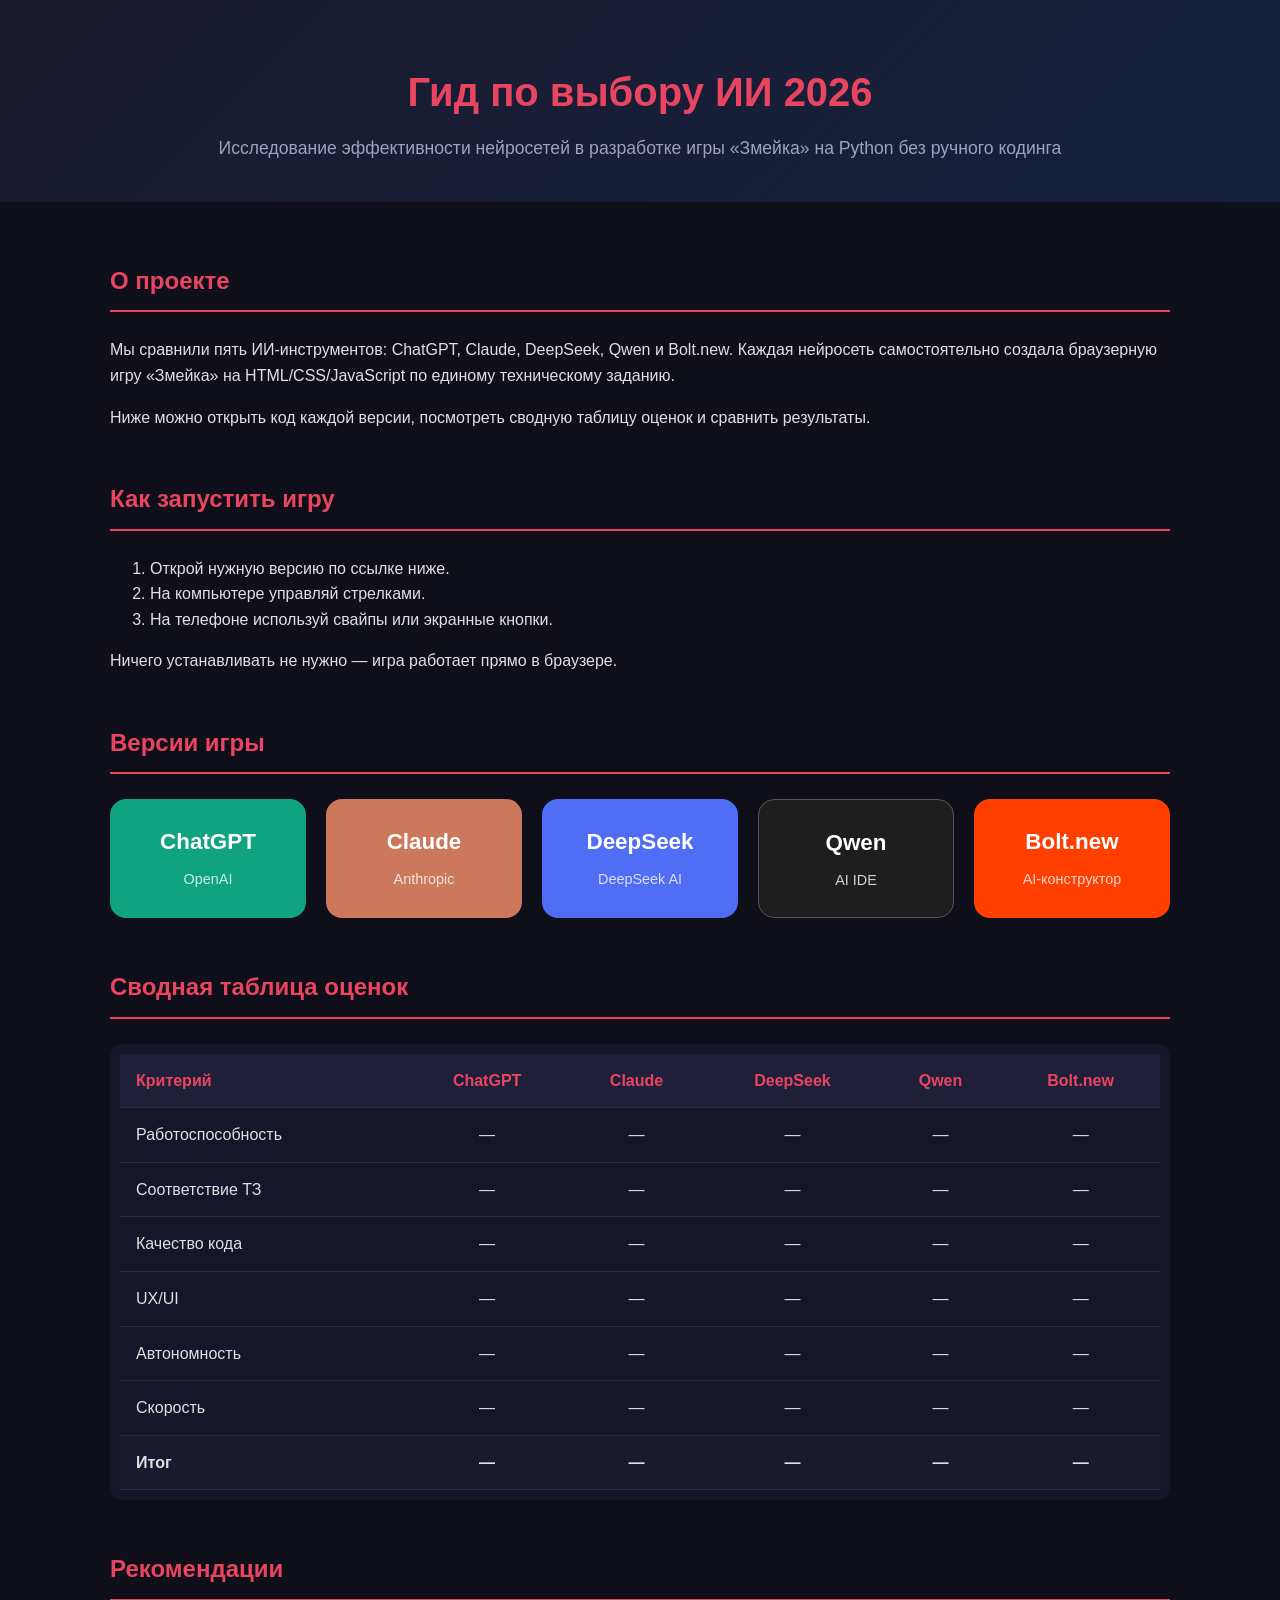
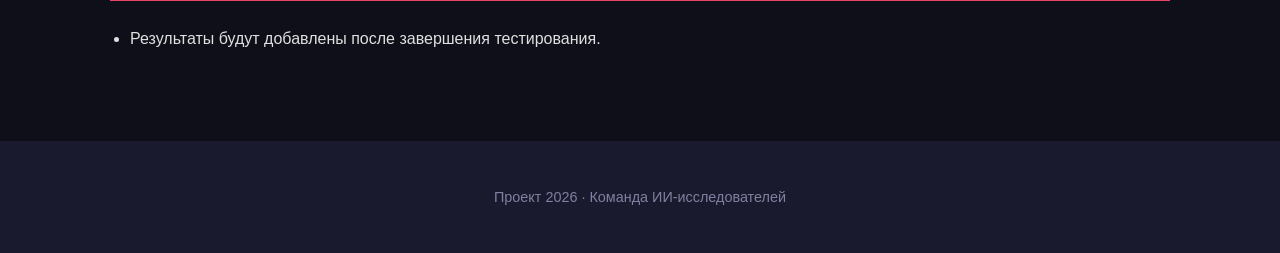
==== hub/index.html @ 48eb81b1 "Add files via upload" ====
<!DOCTYPE html>
<html lang="ru">
<head>
    <meta charset="UTF-8">
    <meta name="viewport" content="width=device-width, initial-scale=1.0">
    <title>Гид по выбору ИИ 2026 — Змейка на Python</title>
    <link rel="stylesheet" href="styles.css">
</head>
<body>
    <header>
        <h1>Гид по выбору ИИ 2026</h1>
        <p>Исследование эффективности нейросетей в разработке игры «Змейка» на Python без ручного кодинга</p>
    </header>

    <main>
        <section class="intro">
            <h2>О проекте</h2>
            <p>
                Мы сравнили пять ИИ-инструментов: ChatGPT, Claude, DeepSeek, Qwen и Bolt.new.
                Каждая нейросеть самостоятельно создала браузерную игру «Змейка» на HTML/CSS/JavaScript по единому техническому заданию.
            </p>
            <p>
                Ниже можно открыть код каждой версии, посмотреть сводную таблицу оценок и сравнить результаты.
            </p>
        </section>

        <section class="run-instructions">
            <h2>Как запустить игру</h2>
            <ol>
                <li>Открой нужную версию по ссылке ниже.</li>
                <li>На компьютере управляй стрелками.</li>
                <li>На телефоне используй свайпы или экранные кнопки.</li>
            </ol>
            <p>Ничего устанавливать не нужно — игра работает прямо в браузере.</p>
        </section>

        <section class="versions">
            <h2>Версии игры</h2>
            <div class="cards">
                <a class="card chatgpt" href="../ai-versions/chatgpt/index.html" target="_blank">
                    <h3>ChatGPT</h3>
                    <p>OpenAI</p>
                </a>
                <a class="card claude" href="../ai-versions/claude/index.html" target="_blank">
                    <h3>Claude</h3>
                    <p>Anthropic</p>
                </a>
                <a class="card deepseek" href="../ai-versions/deepseek/index.html" target="_blank">
                    <h3>DeepSeek</h3>
                    <p>DeepSeek AI</p>
                </a>
                <a class="card qwen" href="../ai-versions/qwen/index.html" target="_blank">
                    <h3>Qwen</h3>
                    <p>AI IDE</p>
                </a>
                <a class="card bolt" href="../ai-versions/bolt-new/index.html" target="_blank">
                    <h3>Bolt.new</h3>
                    <p>AI-конструктор</p>
                </a>
            </div>
        </section>

        <section class="scores">
            <h2>Сводная таблица оценок</h2>
            <div class="table-wrapper">
                <table id="scoreTable">
                    <thead>
                        <tr>
                            <th>Критерий</th>
                            <th>ChatGPT</th>
                            <th>Claude</th>
                            <th>DeepSeek</th>
                            <th>Qwen</th>
                            <th>Bolt.new</th>
                        </tr>
                    </thead>
                    <tbody>
                        <tr>
                            <td>Работоспособность</td>
                            <td contenteditable="true">—</td>
                            <td contenteditable="true">—</td>
                            <td contenteditable="true">—</td>
                            <td contenteditable="true">—</td>
                            <td contenteditable="true">—</td>
                        </tr>
                        <tr>
                            <td>Соответствие ТЗ</td>
                            <td contenteditable="true">—</td>
                            <td contenteditable="true">—</td>
                            <td contenteditable="true">—</td>
                            <td contenteditable="true">—</td>
                            <td contenteditable="true">—</td>
                        </tr>
                        <tr>
                            <td>Качество кода</td>
                            <td contenteditable="true">—</td>
                            <td contenteditable="true">—</td>
                            <td contenteditable="true">—</td>
                            <td contenteditable="true">—</td>
                            <td contenteditable="true">—</td>
                        </tr>
                        <tr>
                            <td>UX/UI</td>
                            <td contenteditable="true">—</td>
                            <td contenteditable="true">—</td>
                            <td contenteditable="true">—</td>
                            <td contenteditable="true">—</td>
                            <td contenteditable="true">—</td>
                        </tr>
                        <tr>
                            <td>Автономность</td>
                            <td contenteditable="true">—</td>
                            <td contenteditable="true">—</td>
                            <td contenteditable="true">—</td>
                            <td contenteditable="true">—</td>
                            <td contenteditable="true">—</td>
                        </tr>
                        <tr>
                            <td>Скорость</td>
                            <td contenteditable="true">—</td>
                            <td contenteditable="true">—</td>
                            <td contenteditable="true">—</td>
                            <td contenteditable="true">—</td>
                            <td contenteditable="true">—</td>
                        </tr>
                        <tr class="total">
                            <td><strong>Итог</strong></td>
                            <td>—</td>
                            <td>—</td>
                            <td>—</td>
                            <td>—</td>
                            <td>—</td>
                        </tr>
                    </tbody>
                </table>
            </div>
        </section>

        <section class="recommendations">
            <h2>Рекомендации</h2>
            <ul id="recList">
                <li>Результаты будут добавлены после завершения тестирования.</li>
            </ul>
        </section>
    </main>

    <footer>
        <p>Проект 2026 · Команда ИИ-исследователей</p>
    </footer>

    <script src="script.js"></script>
</body>
</html>
---- hub/styles.css ----
* {
    box-sizing: border-box;
}

body {
    margin: 0;
    font-family: 'Segoe UI', Tahoma, Geneva, Verdana, sans-serif;
    background: #0f0f1a;
    color: #e0e0e0;
    line-height: 1.6;
}

header {
    text-align: center;
    padding: 60px 20px 40px;
    background: linear-gradient(135deg, #1a1a2e 0%, #16213e 100%);
}

header h1 {
    margin: 0;
    font-size: 2.5rem;
    color: #e94560;
}

header p {
    margin: 10px 0 0;
    font-size: 1.1rem;
    color: #a0a0c0;
}

main {
    max-width: 1100px;
    margin: 0 auto;
    padding: 40px 20px;
}

section {
    margin-bottom: 50px;
}

h2 {
    color: #e94560;
    border-bottom: 2px solid #e94560;
    padding-bottom: 10px;
    margin-bottom: 25px;
}

.cards {
    display: grid;
    grid-template-columns: repeat(auto-fit, minmax(170px, 1fr));
    gap: 20px;
}

.card {
    display: block;
    padding: 25px;
    border-radius: 16px;
    text-decoration: none;
    color: #fff;
    transition: transform 0.2s, box-shadow 0.2s;
    text-align: center;
}

.card:hover {
    transform: translateY(-5px);
    box-shadow: 0 10px 30px rgba(233, 69, 96, 0.3);
}

.card h3 {
    margin: 0 0 8px;
    font-size: 1.4rem;
}

.card p {
    margin: 0;
    font-size: 0.9rem;
    opacity: 0.8;
}

.chatgpt { background: #10a37f; }
.claude { background: #cc785c; }
.deepseek { background: #4f6df5; }
.qwen { background: #1e1e1e; border: 1px solid #555; }
.bolt { background: #ff3e00; }

.table-wrapper {
    overflow-x: auto;
    border-radius: 12px;
    background: #16162a;
    padding: 10px;
}

table {
    width: 100%;
    border-collapse: collapse;
}

th, td {
    padding: 14px 16px;
    text-align: center;
    border-bottom: 1px solid #2a2a45;
}

th {
    background: #1f1f3a;
    color: #e94560;
    font-weight: 600;
}

td:first-child, th:first-child {
    text-align: left;
}

.total td {
    font-weight: bold;
    background: #1a1a2e;
}

[contenteditable="true"]:focus {
    outline: 2px solid #e94560;
    background: #1f1f3a;
}

.recommendations ul {
    padding-left: 20px;
}

.recommendations li {
    margin-bottom: 10px;
}

footer {
    text-align: center;
    padding: 30px 20px;
    background: #1a1a2e;
    color: #8080a0;
    font-size: 0.9rem;
}

@media (max-width: 600px) {
    header h1 {
        font-size: 1.8rem;
    }
    .cards {
        grid-template-columns: 1fr;
    }
}
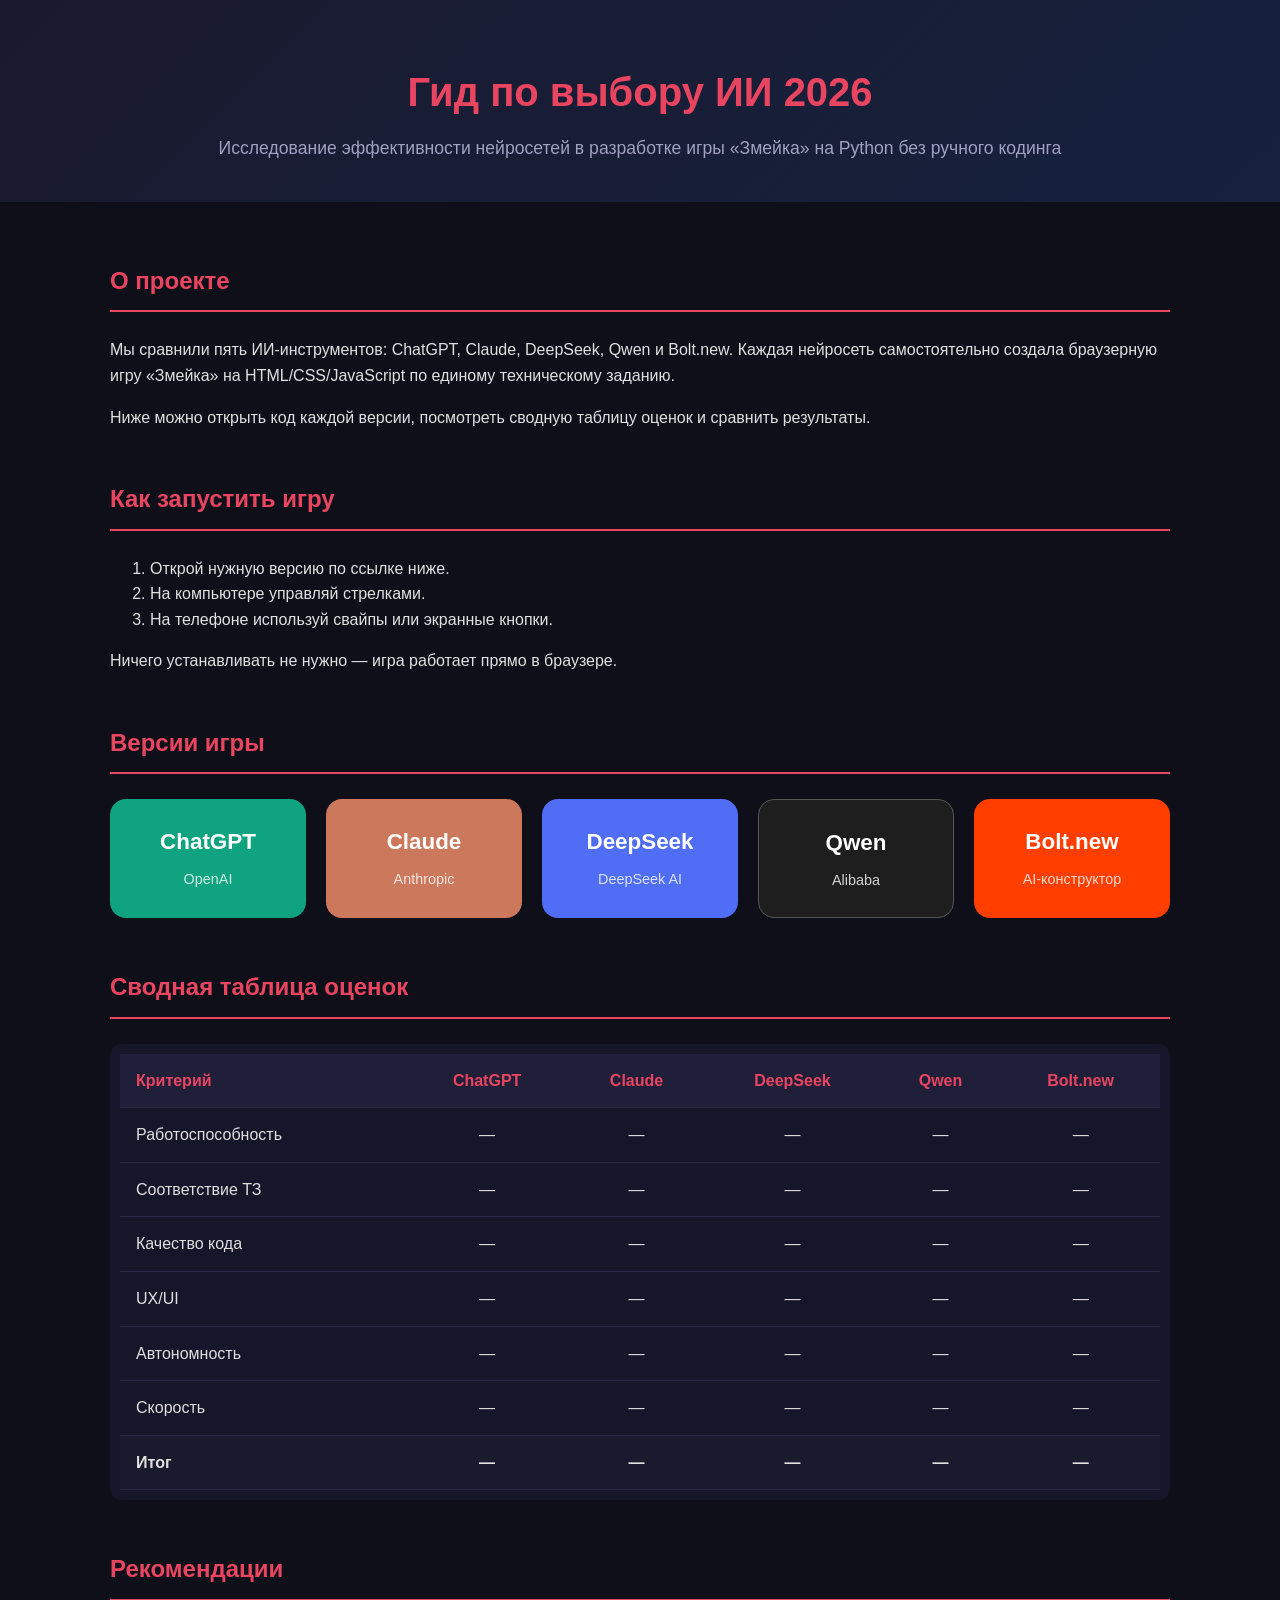
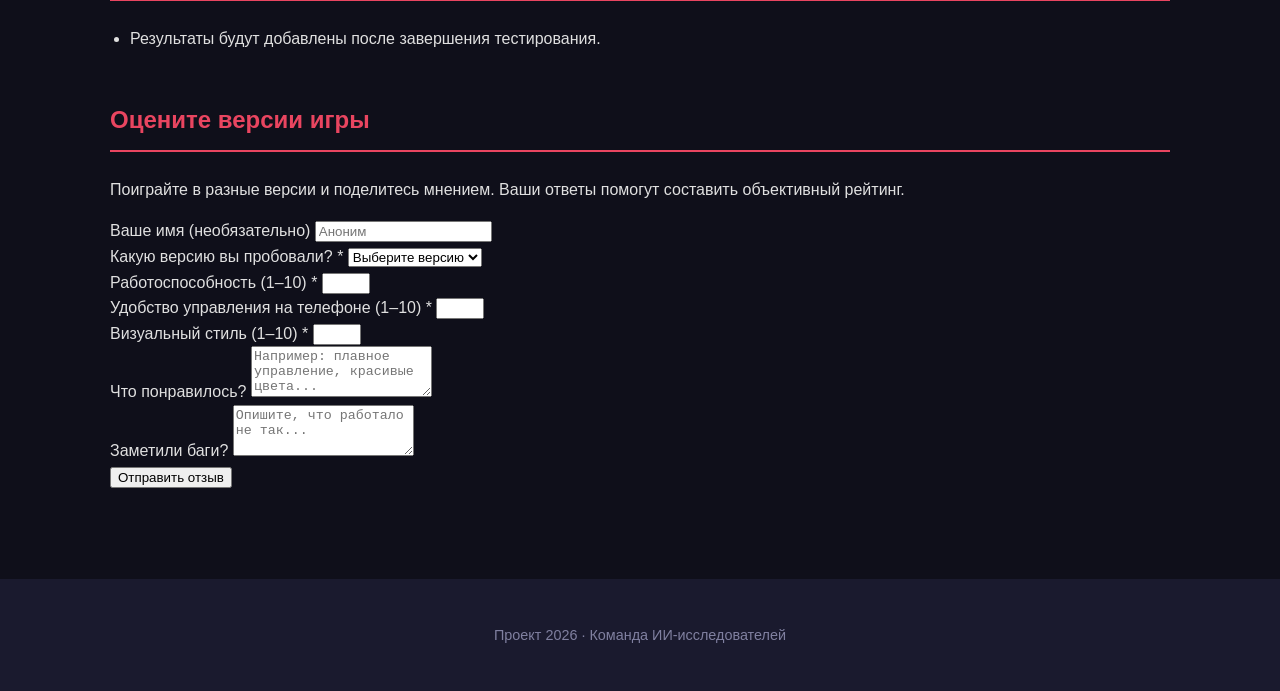
==== commit 5092c86d: "Update index.html добавлена таблица" ====
--- a/hub/index.html
+++ b/hub/index.html
@@ -3,7 +3,7 @@
 <head>
     <meta charset="UTF-8">
     <meta name="viewport" content="width=device-width, initial-scale=1.0">
-    <title>Гид по выбору ИИ 2026 — Змейка на Python</title>
+    <title>Гид по выбору ИИ 2026 — Змейка</title>
     <link rel="stylesheet" href="styles.css">
 </head>
 <body>
@@ -51,7 +51,7 @@
                 </a>
                 <a class="card qwen" href="../ai-versions/qwen/index.html" target="_blank">
                     <h3>Qwen</h3>
-                    <p>AI IDE</p>
+                    <p>Alibaba</p>
                 </a>
                 <a class="card bolt" href="../ai-versions/bolt-new/index.html" target="_blank">
                     <h3>Bolt.new</h3>
@@ -142,6 +142,58 @@
                 <li>Результаты будут добавлены после завершения тестирования.</li>
             </ul>
         </section>
+
+        <section class="survey">
+            <h2>Оцените версии игры</h2>
+            <p>Поиграйте в разные версии и поделитесь мнением. Ваши ответы помогут составить объективный рейтинг.</p>
+
+            <form id="surveyForm">
+                <div class="form-group">
+                    <label for="name">Ваше имя (необязательно)</label>
+                    <input type="text" id="name" name="name" placeholder="Аноним">
+                </div>
+
+                <div class="form-group">
+                    <label for="version">Какую версию вы пробовали? *</label>
+                    <select id="version" name="version" required>
+                        <option value="">Выберите версию</option>
+                        <option value="ChatGPT">ChatGPT</option>
+                        <option value="Claude">Claude</option>
+                        <option value="DeepSeek">DeepSeek</option>
+                        <option value="Qwen">Qwen</option>
+                        <option value="Bolt.new">Bolt.new</option>
+                    </select>
+                </div>
+
+                <div class="form-group">
+                    <label for="rating-work">Работоспособность (1–10) *</label>
+                    <input type="number" id="rating-work" name="ratingWork" min="1" max="10" required>
+                </div>
+
+                <div class="form-group">
+                    <label for="rating-control">Удобство управления на телефоне (1–10) *</label>
+                    <input type="number" id="rating-control" name="ratingControl" min="1" max="10" required>
+                </div>
+
+                <div class="form-group">
+                    <label for="rating-visual">Визуальный стиль (1–10) *</label>
+                    <input type="number" id="rating-visual" name="ratingVisual" min="1" max="10" required>
+                </div>
+
+                <div class="form-group">
+                    <label for="liked">Что понравилось?</label>
+                    <textarea id="liked" name="liked" rows="3" placeholder="Например: плавное управление, красивые цвета..."></textarea>
+                </div>
+
+                <div class="form-group">
+                    <label for="bugs">Заметили баги?</label>
+                    <textarea id="bugs" name="bugs" rows="3" placeholder="Опишите, что работало не так..."></textarea>
+                </div>
+
+                <button type="submit" id="submitBtn">Отправить отзыв</button>
+                <div id="formStatus" class="form-status"></div>
+            </form>
+        </section>
     </main>
 
     <footer>
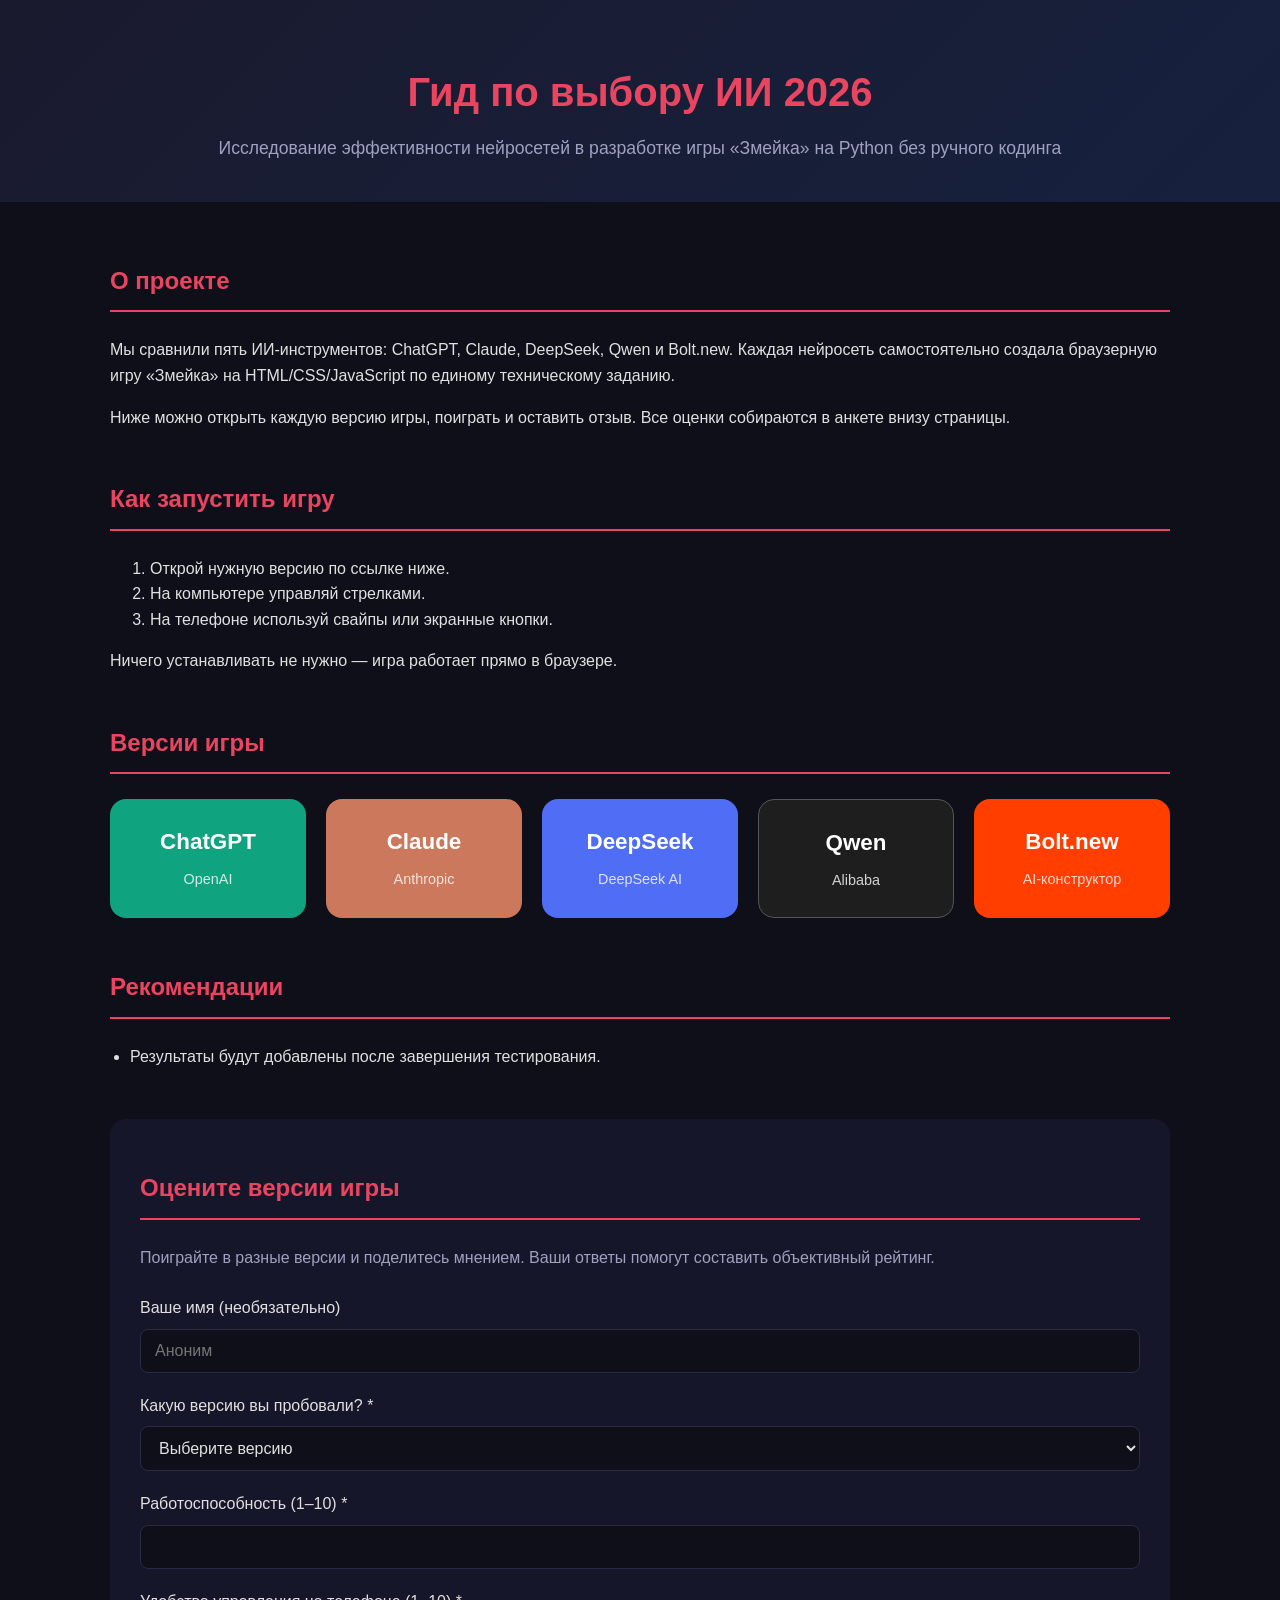
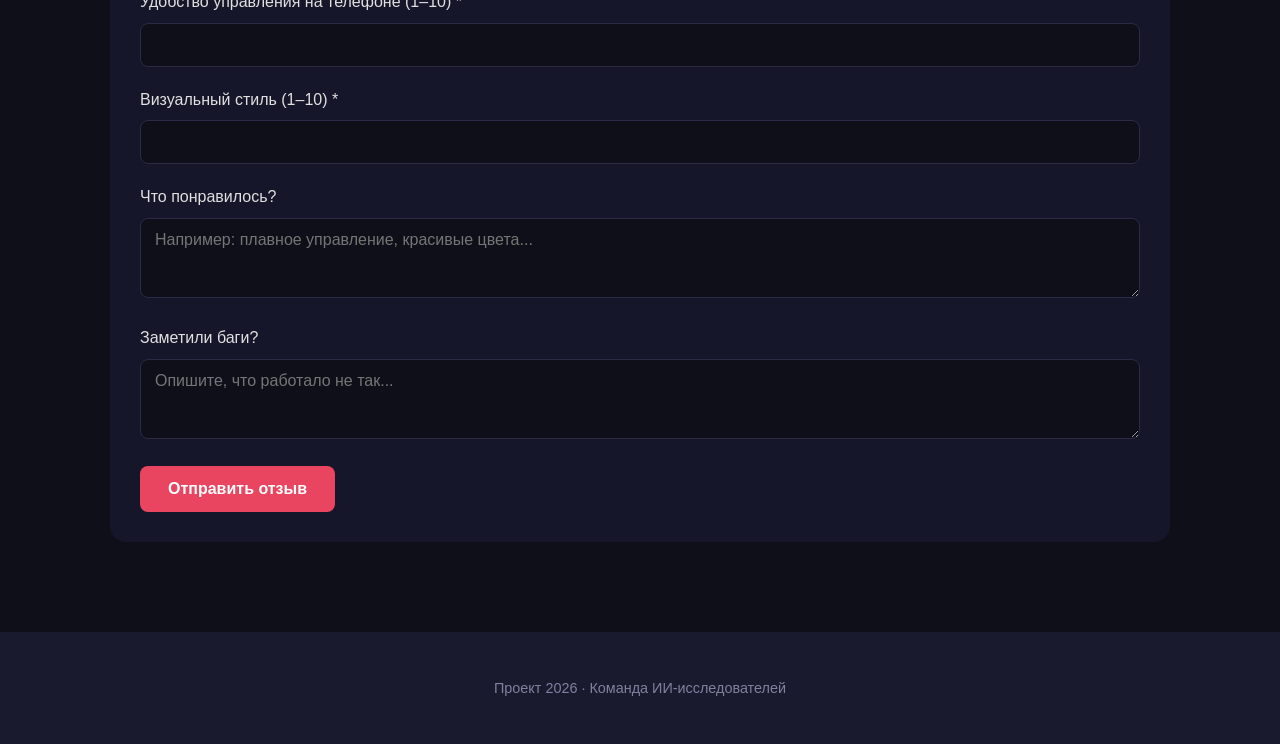
==== commit 9429edcc: "Revise game invitation and remove scores section убрал сводку" ====
--- a/hub/index.html
+++ b/hub/index.html
@@ -20,7 +20,7 @@
                 Каждая нейросеть самостоятельно создала браузерную игру «Змейка» на HTML/CSS/JavaScript по единому техническому заданию.
             </p>
             <p>
-                Ниже можно открыть код каждой версии, посмотреть сводную таблицу оценок и сравнить результаты.
+                Ниже можно открыть каждую версию игры, поиграть и оставить отзыв. Все оценки собираются в анкете внизу страницы.
             </p>
         </section>
 
@@ -57,82 +57,6 @@
                     <h3>Bolt.new</h3>
                     <p>AI-конструктор</p>
                 </a>
-            </div>
-        </section>
-
-        <section class="scores">
-            <h2>Сводная таблица оценок</h2>
-            <div class="table-wrapper">
-                <table id="scoreTable">
-                    <thead>
-                        <tr>
-                            <th>Критерий</th>
-                            <th>ChatGPT</th>
-                            <th>Claude</th>
-                            <th>DeepSeek</th>
-                            <th>Qwen</th>
-                            <th>Bolt.new</th>
-                        </tr>
-                    </thead>
-                    <tbody>
-                        <tr>
-                            <td>Работоспособность</td>
-                            <td contenteditable="true">—</td>
-                            <td contenteditable="true">—</td>
-                            <td contenteditable="true">—</td>
-                            <td contenteditable="true">—</td>
-                            <td contenteditable="true">—</td>
-                        </tr>
-                        <tr>
-                            <td>Соответствие ТЗ</td>
-                            <td contenteditable="true">—</td>
-                            <td contenteditable="true">—</td>
-                            <td contenteditable="true">—</td>
-                            <td contenteditable="true">—</td>
-                            <td contenteditable="true">—</td>
-                        </tr>
-                        <tr>
-                            <td>Качество кода</td>
-                            <td contenteditable="true">—</td>
-                            <td contenteditable="true">—</td>
-                            <td contenteditable="true">—</td>
-                            <td contenteditable="true">—</td>
-                            <td contenteditable="true">—</td>
-                        </tr>
-                        <tr>
-                            <td>UX/UI</td>
-                            <td contenteditable="true">—</td>
-                            <td contenteditable="true">—</td>
-                            <td contenteditable="true">—</td>
-                            <td contenteditable="true">—</td>
-                            <td contenteditable="true">—</td>
-                        </tr>
-                        <tr>
-                            <td>Автономность</td>
-                            <td contenteditable="true">—</td>
-                            <td contenteditable="true">—</td>
-                            <td contenteditable="true">—</td>
-                            <td contenteditable="true">—</td>
-                            <td contenteditable="true">—</td>
-                        </tr>
-                        <tr>
-                            <td>Скорость</td>
-                            <td contenteditable="true">—</td>
-                            <td contenteditable="true">—</td>
-                            <td contenteditable="true">—</td>
-                            <td contenteditable="true">—</td>
-                            <td contenteditable="true">—</td>
-                        </tr>
-                        <tr class="total">
-                            <td><strong>Итог</strong></td>
-                            <td>—</td>
-                            <td>—</td>
-                            <td>—</td>
-                            <td>—</td>
-                            <td>—</td>
-                        </tr>
-                    </tbody>
-                </table>
             </div>
         </section>
 
--- a/hub/styles.css
+++ b/hub/styles.css
@@ -127,6 +127,93 @@
 
 .recommendations li {
     margin-bottom: 10px;
+}
+
+.survey {
+    background: #16162a;
+    padding: 30px;
+    border-radius: 16px;
+}
+
+.survey p {
+    color: #a0a0c0;
+    margin-bottom: 25px;
+}
+
+.form-group {
+    margin-bottom: 20px;
+}
+
+.form-group label {
+    display: block;
+    margin-bottom: 8px;
+    color: #e0e0e0;
+    font-weight: 500;
+}
+
+.form-group input,
+.form-group select,
+.form-group textarea {
+    width: 100%;
+    padding: 12px 14px;
+    border: 1px solid #2a2a45;
+    border-radius: 8px;
+    background: #0f0f1a;
+    color: #e0e0e0;
+    font-size: 1rem;
+    font-family: inherit;
+}
+
+.form-group input:focus,
+.form-group select:focus,
+.form-group textarea:focus {
+    outline: 2px solid #e94560;
+    border-color: #e94560;
+}
+
+.form-group textarea {
+    resize: vertical;
+    min-height: 80px;
+}
+
+button[type="submit"] {
+    background: #e94560;
+    color: #fff;
+    border: none;
+    padding: 14px 28px;
+    border-radius: 8px;
+    font-size: 1rem;
+    font-weight: 600;
+    cursor: pointer;
+    transition: background 0.2s;
+}
+
+button[type="submit"]:hover {
+    background: #c73e54;
+}
+
+button[type="submit"]:disabled {
+    background: #555;
+    cursor: not-allowed;
+}
+
+.form-status {
+    margin-top: 15px;
+    padding: 12px;
+    border-radius: 8px;
+    display: none;
+}
+
+.form-status.success {
+    display: block;
+    background: #1a3a2e;
+    color: #4ade80;
+}
+
+.form-status.error {
+    display: block;
+    background: #3a1a1a;
+    color: #f87171;
 }
 
 footer {
@@ -144,4 +231,7 @@
     .cards {
         grid-template-columns: 1fr;
     }
-}
+    .survey {
+        padding: 20px;
+    }
+}
